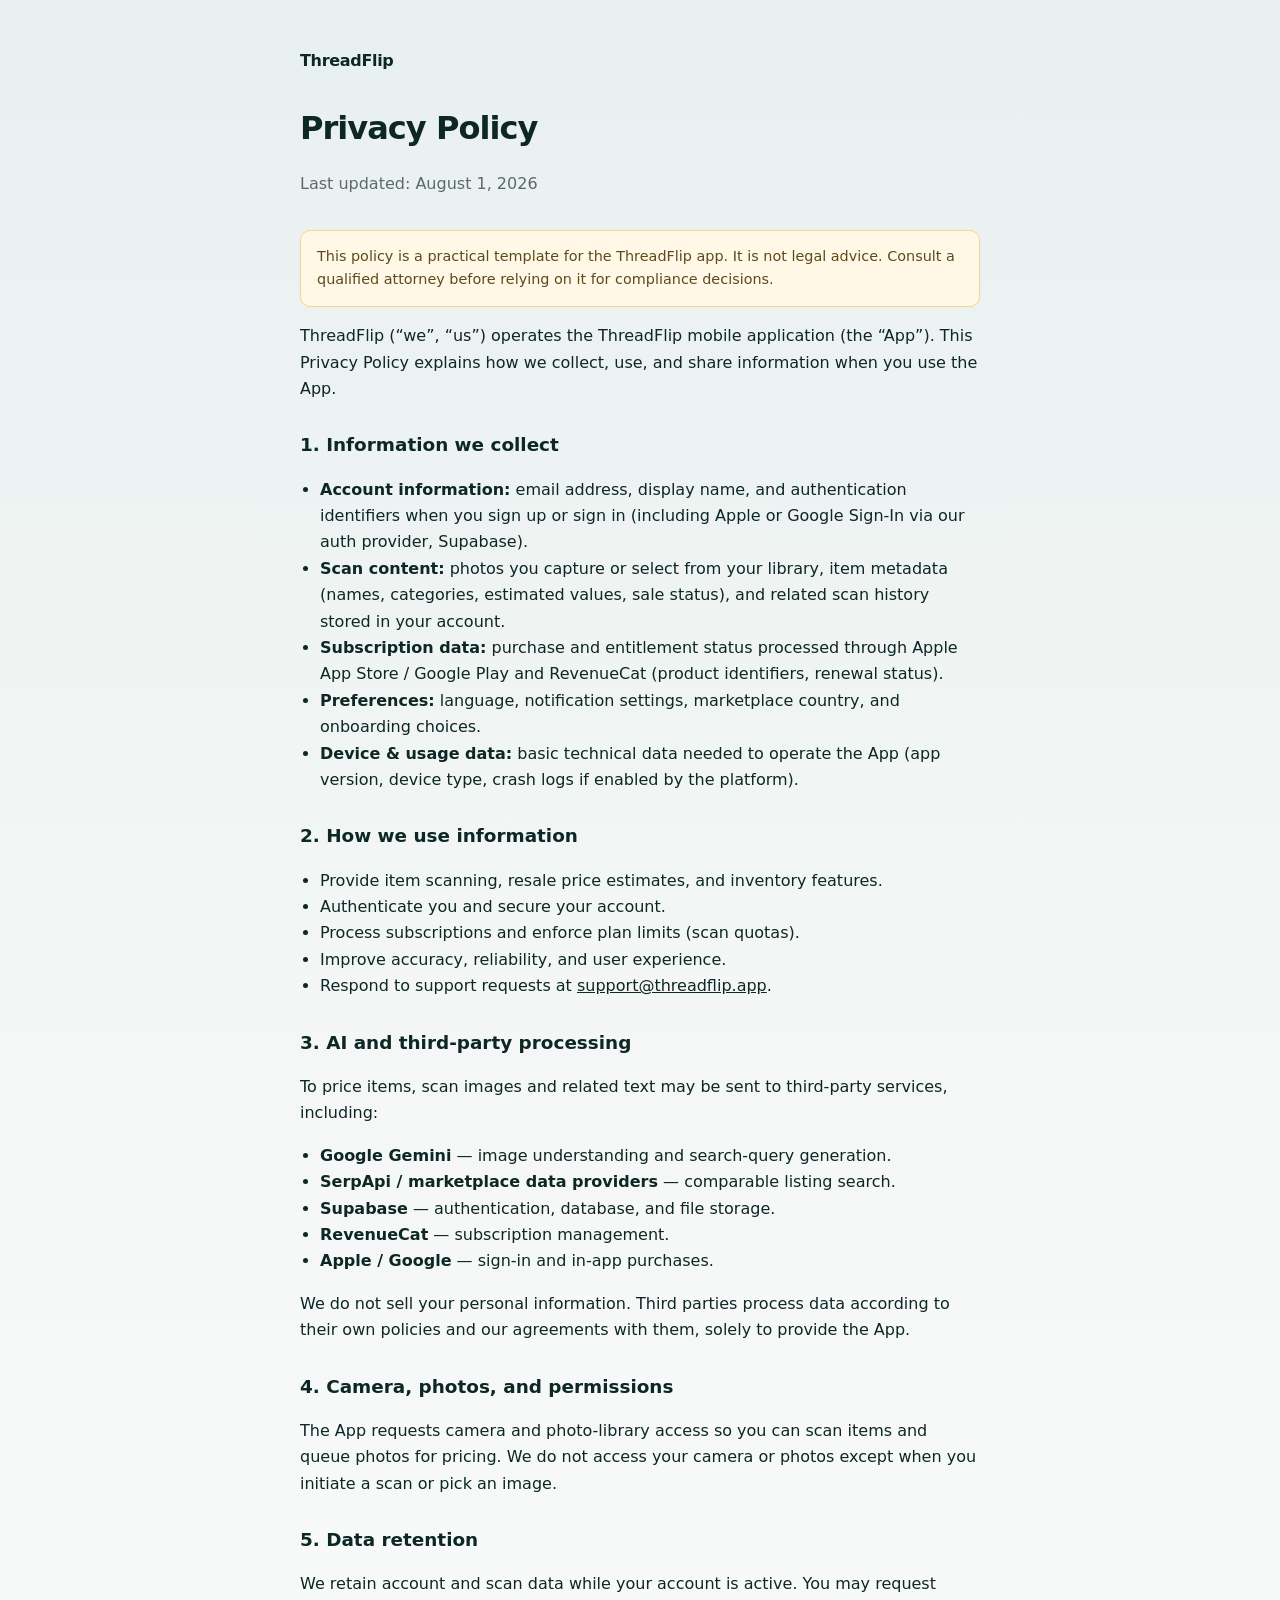
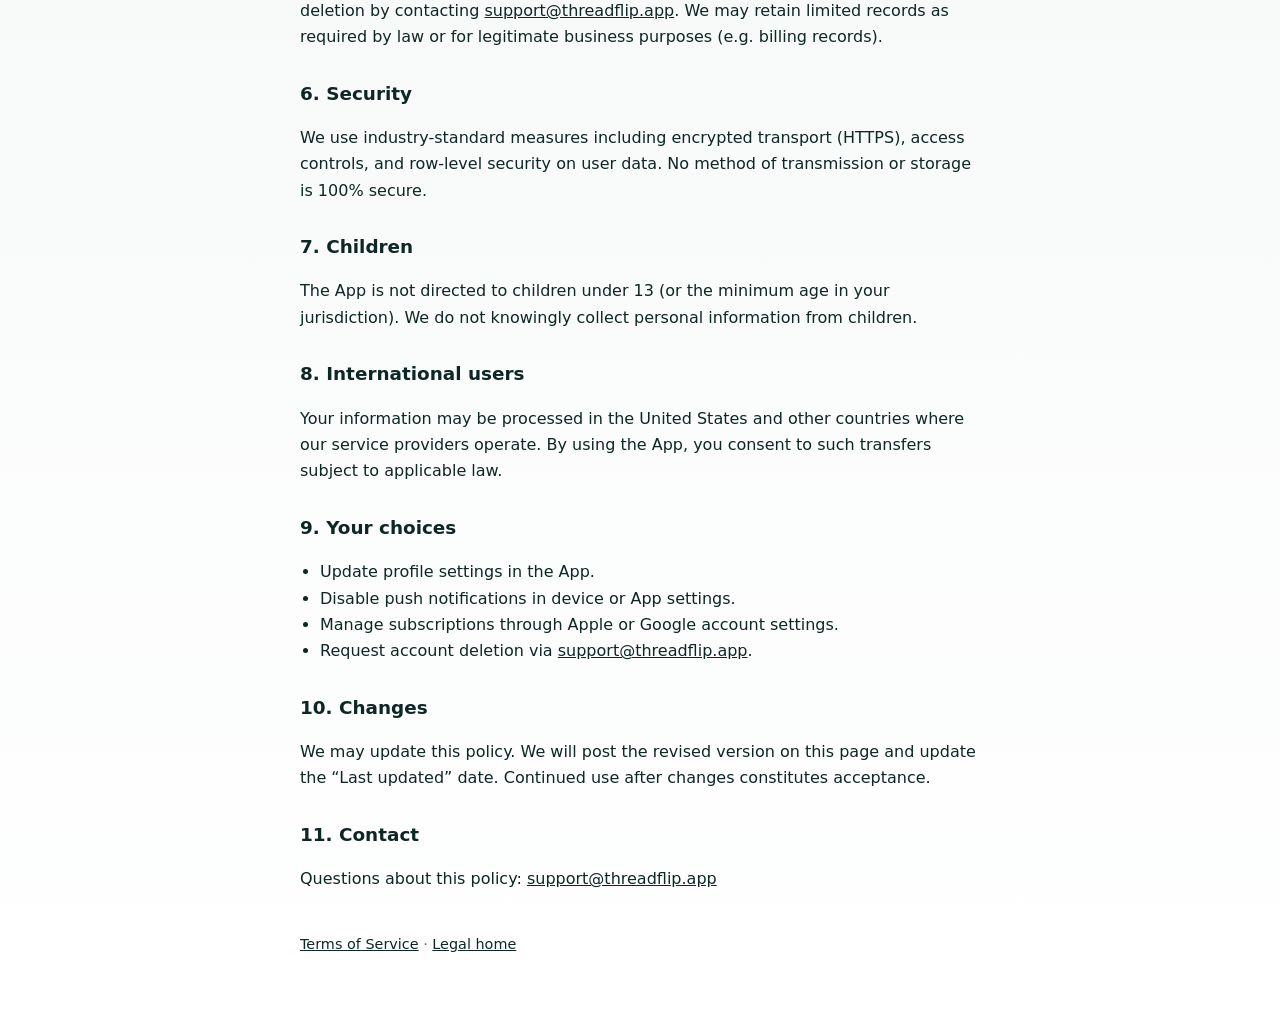
==== privacy.html @ 6e991083 "Add ThreadFlip privacy policy and terms of service pages. Co-authored-by: Cursor <cursoragent@cursor" ====
<!DOCTYPE html>
<html lang="en">
  <head>
    <meta charset="utf-8" />
    <meta name="viewport" content="width=device-width, initial-scale=1" />
    <title>ThreadFlip — Privacy Policy</title>
    <link rel="stylesheet" href="styles.css" />
  </head>
  <body>
    <main>
      <a class="brand" href="index.html">ThreadFlip</a>
      <h1>Privacy Policy</h1>
      <p class="meta">Last updated: August 1, 2026</p>

      <p class="disclaimer">
        This policy is a practical template for the ThreadFlip app. It is not legal advice.
        Consult a qualified attorney before relying on it for compliance decisions.
      </p>

      <p>
        ThreadFlip (“we”, “us”) operates the ThreadFlip mobile application (the “App”).
        This Privacy Policy explains how we collect, use, and share information when you use the App.
      </p>

      <h2>1. Information we collect</h2>
      <ul>
        <li>
          <strong>Account information:</strong> email address, display name, and authentication
          identifiers when you sign up or sign in (including Apple or Google Sign-In via our auth
          provider, Supabase).
        </li>
        <li>
          <strong>Scan content:</strong> photos you capture or select from your library, item
          metadata (names, categories, estimated values, sale status), and related scan history
          stored in your account.
        </li>
        <li>
          <strong>Subscription data:</strong> purchase and entitlement status processed through
          Apple App Store / Google Play and RevenueCat (product identifiers, renewal status).
        </li>
        <li>
          <strong>Preferences:</strong> language, notification settings, marketplace country, and
          onboarding choices.
        </li>
        <li>
          <strong>Device &amp; usage data:</strong> basic technical data needed to operate the App
          (app version, device type, crash logs if enabled by the platform).
        </li>
      </ul>

      <h2>2. How we use information</h2>
      <ul>
        <li>Provide item scanning, resale price estimates, and inventory features.</li>
        <li>Authenticate you and secure your account.</li>
        <li>Process subscriptions and enforce plan limits (scan quotas).</li>
        <li>Improve accuracy, reliability, and user experience.</li>
        <li>Respond to support requests at <a href="mailto:support@threadflip.app">support@threadflip.app</a>.</li>
      </ul>

      <h2>3. AI and third-party processing</h2>
      <p>
        To price items, scan images and related text may be sent to third-party services,
        including:
      </p>
      <ul>
        <li><strong>Google Gemini</strong> — image understanding and search-query generation.</li>
        <li><strong>SerpApi / marketplace data providers</strong> — comparable listing search.</li>
        <li><strong>Supabase</strong> — authentication, database, and file storage.</li>
        <li><strong>RevenueCat</strong> — subscription management.</li>
        <li><strong>Apple / Google</strong> — sign-in and in-app purchases.</li>
      </ul>
      <p>
        We do not sell your personal information. Third parties process data according to their
        own policies and our agreements with them, solely to provide the App.
      </p>

      <h2>4. Camera, photos, and permissions</h2>
      <p>
        The App requests camera and photo-library access so you can scan items and queue photos
        for pricing. We do not access your camera or photos except when you initiate a scan or
        pick an image.
      </p>

      <h2>5. Data retention</h2>
      <p>
        We retain account and scan data while your account is active. You may request deletion by
        contacting <a href="mailto:support@threadflip.app">support@threadflip.app</a>. We may
        retain limited records as required by law or for legitimate business purposes (e.g. billing
        records).
      </p>

      <h2>6. Security</h2>
      <p>
        We use industry-standard measures including encrypted transport (HTTPS), access controls,
        and row-level security on user data. No method of transmission or storage is 100% secure.
      </p>

      <h2>7. Children</h2>
      <p>
        The App is not directed to children under 13 (or the minimum age in your jurisdiction).
        We do not knowingly collect personal information from children.
      </p>

      <h2>8. International users</h2>
      <p>
        Your information may be processed in the United States and other countries where our
        service providers operate. By using the App, you consent to such transfers subject to
        applicable law.
      </p>

      <h2>9. Your choices</h2>
      <ul>
        <li>Update profile settings in the App.</li>
        <li>Disable push notifications in device or App settings.</li>
        <li>Manage subscriptions through Apple or Google account settings.</li>
        <li>Request account deletion via <a href="mailto:support@threadflip.app">support@threadflip.app</a>.</li>
      </ul>

      <h2>10. Changes</h2>
      <p>
        We may update this policy. We will post the revised version on this page and update the
        “Last updated” date. Continued use after changes constitutes acceptance.
      </p>

      <h2>11. Contact</h2>
      <p>
        Questions about this policy:
        <a href="mailto:support@threadflip.app">support@threadflip.app</a>
      </p>

      <footer>
        <a href="terms.html">Terms of Service</a> · <a href="index.html">Legal home</a>
      </footer>
    </main>
  </body>
</html>
---- styles.css ----
:root {
  color-scheme: light;
  --bg: #f4f7f6;
  --ink: #0d2725;
  --muted: #5b6b68;
  --accent: #0d2725;
  --card: #ffffff;
  --border: #e2e8e7;
}

* {
  box-sizing: border-box;
}

body {
  margin: 0;
  font-family:
    ui-sans-serif,
    system-ui,
    -apple-system,
    Segoe UI,
    Roboto,
    Helvetica,
    Arial,
    sans-serif;
  background: linear-gradient(180deg, #e8f0ef 0%, var(--bg) 40%, #fff 100%);
  color: var(--ink);
  line-height: 1.65;
}

main {
  max-width: 720px;
  margin: 0 auto;
  padding: 48px 20px 80px;
}

.brand {
  display: inline-flex;
  align-items: center;
  gap: 10px;
  font-weight: 700;
  letter-spacing: -0.02em;
  color: var(--accent);
  text-decoration: none;
  margin-bottom: 28px;
}

h1 {
  font-size: 2rem;
  letter-spacing: -0.03em;
  margin: 0 0 8px;
}

h2 {
  font-size: 1.15rem;
  margin: 28px 0 8px;
}

.meta {
  color: var(--muted);
  margin-bottom: 28px;
}

.nav {
  list-style: none;
  padding: 0;
  margin: 0;
  display: flex;
  flex-direction: column;
  gap: 12px;
}

.nav a {
  display: block;
  padding: 16px 18px;
  background: var(--card);
  border: 1px solid var(--border);
  border-radius: 12px;
  color: var(--accent);
  text-decoration: none;
  font-weight: 600;
}

.nav a:hover {
  border-color: var(--accent);
}

.note,
.disclaimer {
  margin-top: 32px;
  padding: 14px 16px;
  background: #fff8e6;
  border: 1px solid #f0d78c;
  border-radius: 10px;
  color: #5c4a1a;
  font-size: 0.9rem;
}

a {
  color: var(--accent);
}

ul {
  padding-left: 1.25rem;
}

footer {
  margin-top: 40px;
  color: var(--muted);
  font-size: 0.9rem;
}
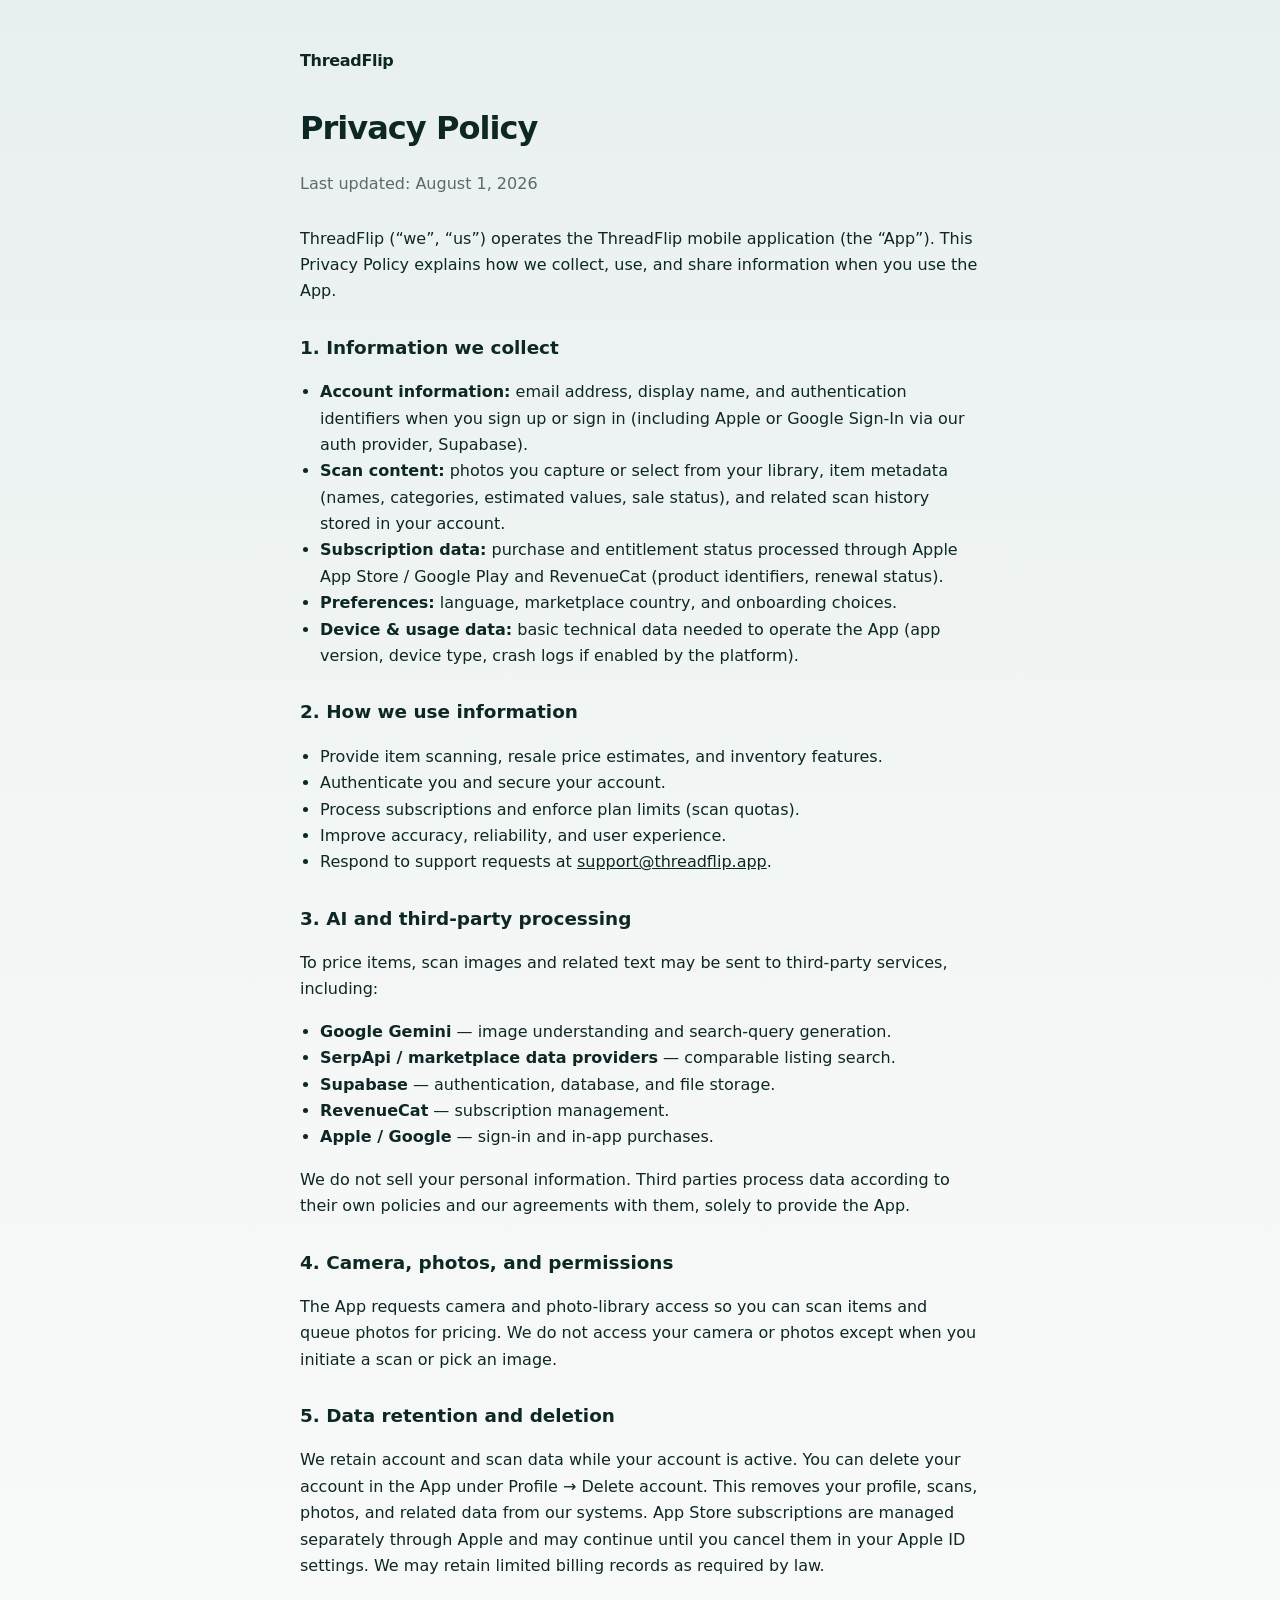
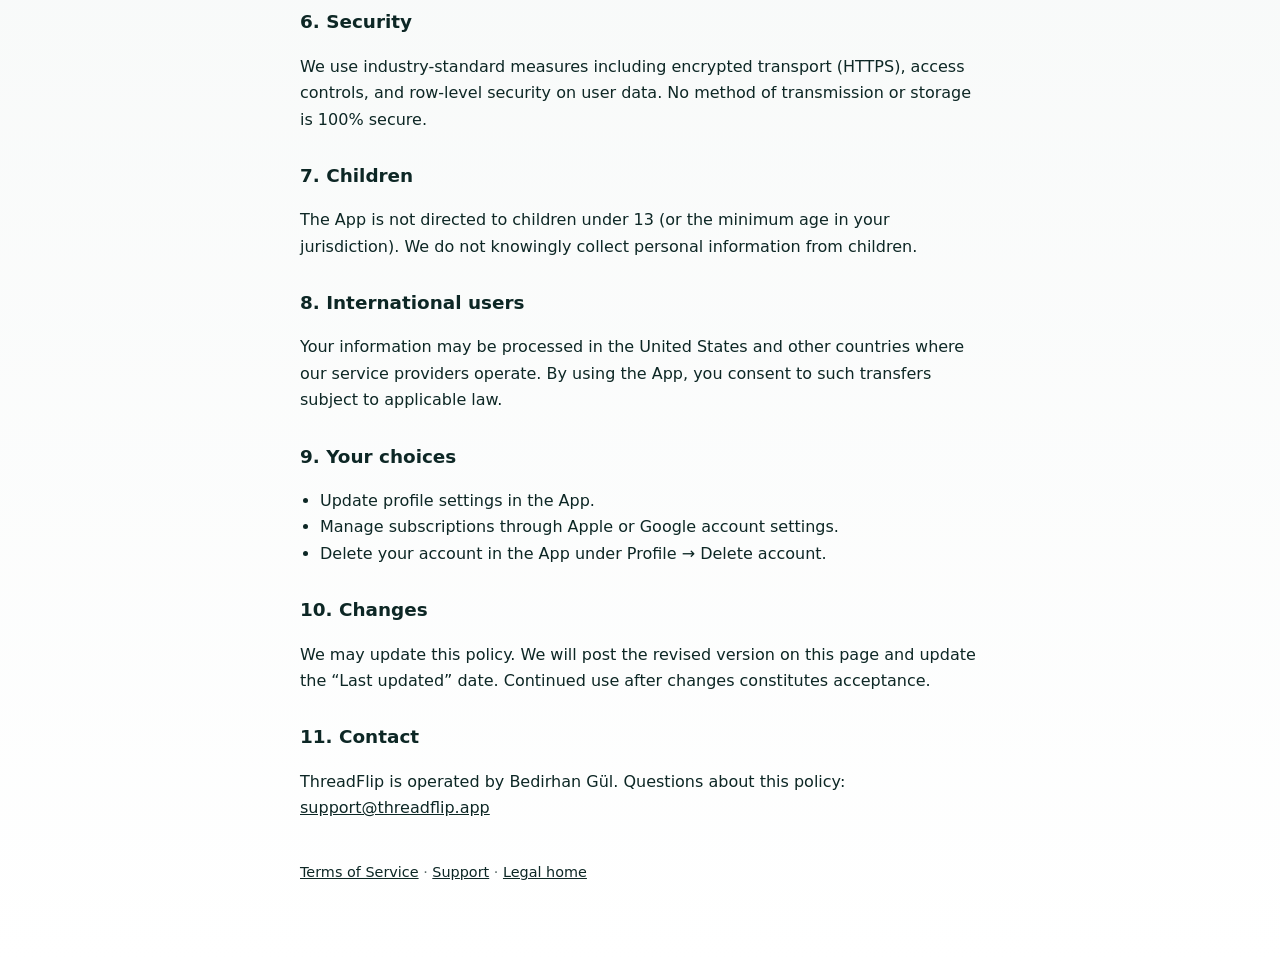
==== commit 5c9c8b6c: "Update legal disclosures for account deletion Clarify data deletion and subscription handling, and a" ====
--- a/privacy.html
+++ b/privacy.html
@@ -11,11 +11,6 @@
       <a class="brand" href="index.html">ThreadFlip</a>
       <h1>Privacy Policy</h1>
       <p class="meta">Last updated: August 1, 2026</p>
-
-      <p class="disclaimer">
-        This policy is a practical template for the ThreadFlip app. It is not legal advice.
-        Consult a qualified attorney before relying on it for compliance decisions.
-      </p>
 
       <p>
         ThreadFlip (“we”, “us”) operates the ThreadFlip mobile application (the “App”).
@@ -39,8 +34,7 @@
           Apple App Store / Google Play and RevenueCat (product identifiers, renewal status).
         </li>
         <li>
-          <strong>Preferences:</strong> language, notification settings, marketplace country, and
-          onboarding choices.
+          <strong>Preferences:</strong> language, marketplace country, and onboarding choices.
         </li>
         <li>
           <strong>Device &amp; usage data:</strong> basic technical data needed to operate the App
@@ -81,12 +75,13 @@
         pick an image.
       </p>
 
-      <h2>5. Data retention</h2>
+      <h2>5. Data retention and deletion</h2>
       <p>
-        We retain account and scan data while your account is active. You may request deletion by
-        contacting <a href="mailto:support@threadflip.app">support@threadflip.app</a>. We may
-        retain limited records as required by law or for legitimate business purposes (e.g. billing
-        records).
+        We retain account and scan data while your account is active. You can delete your account
+        in the App under Profile → Delete account. This removes your profile, scans, photos, and
+        related data from our systems. App Store subscriptions are managed separately through Apple
+        and may continue until you cancel them in your Apple ID settings. We may retain limited
+        billing records as required by law.
       </p>
 
       <h2>6. Security</h2>
@@ -111,9 +106,8 @@
       <h2>9. Your choices</h2>
       <ul>
         <li>Update profile settings in the App.</li>
-        <li>Disable push notifications in device or App settings.</li>
         <li>Manage subscriptions through Apple or Google account settings.</li>
-        <li>Request account deletion via <a href="mailto:support@threadflip.app">support@threadflip.app</a>.</li>
+        <li>Delete your account in the App under Profile → Delete account.</li>
       </ul>
 
       <h2>10. Changes</h2>
@@ -124,12 +118,14 @@
 
       <h2>11. Contact</h2>
       <p>
-        Questions about this policy:
+        ThreadFlip is operated by Bedirhan Gül. Questions about this policy:
         <a href="mailto:support@threadflip.app">support@threadflip.app</a>
       </p>
 
       <footer>
-        <a href="terms.html">Terms of Service</a> · <a href="index.html">Legal home</a>
+        <a href="terms.html">Terms of Service</a> ·
+        <a href="support.html">Support</a> ·
+        <a href="index.html">Legal home</a>
       </footer>
     </main>
   </body>
